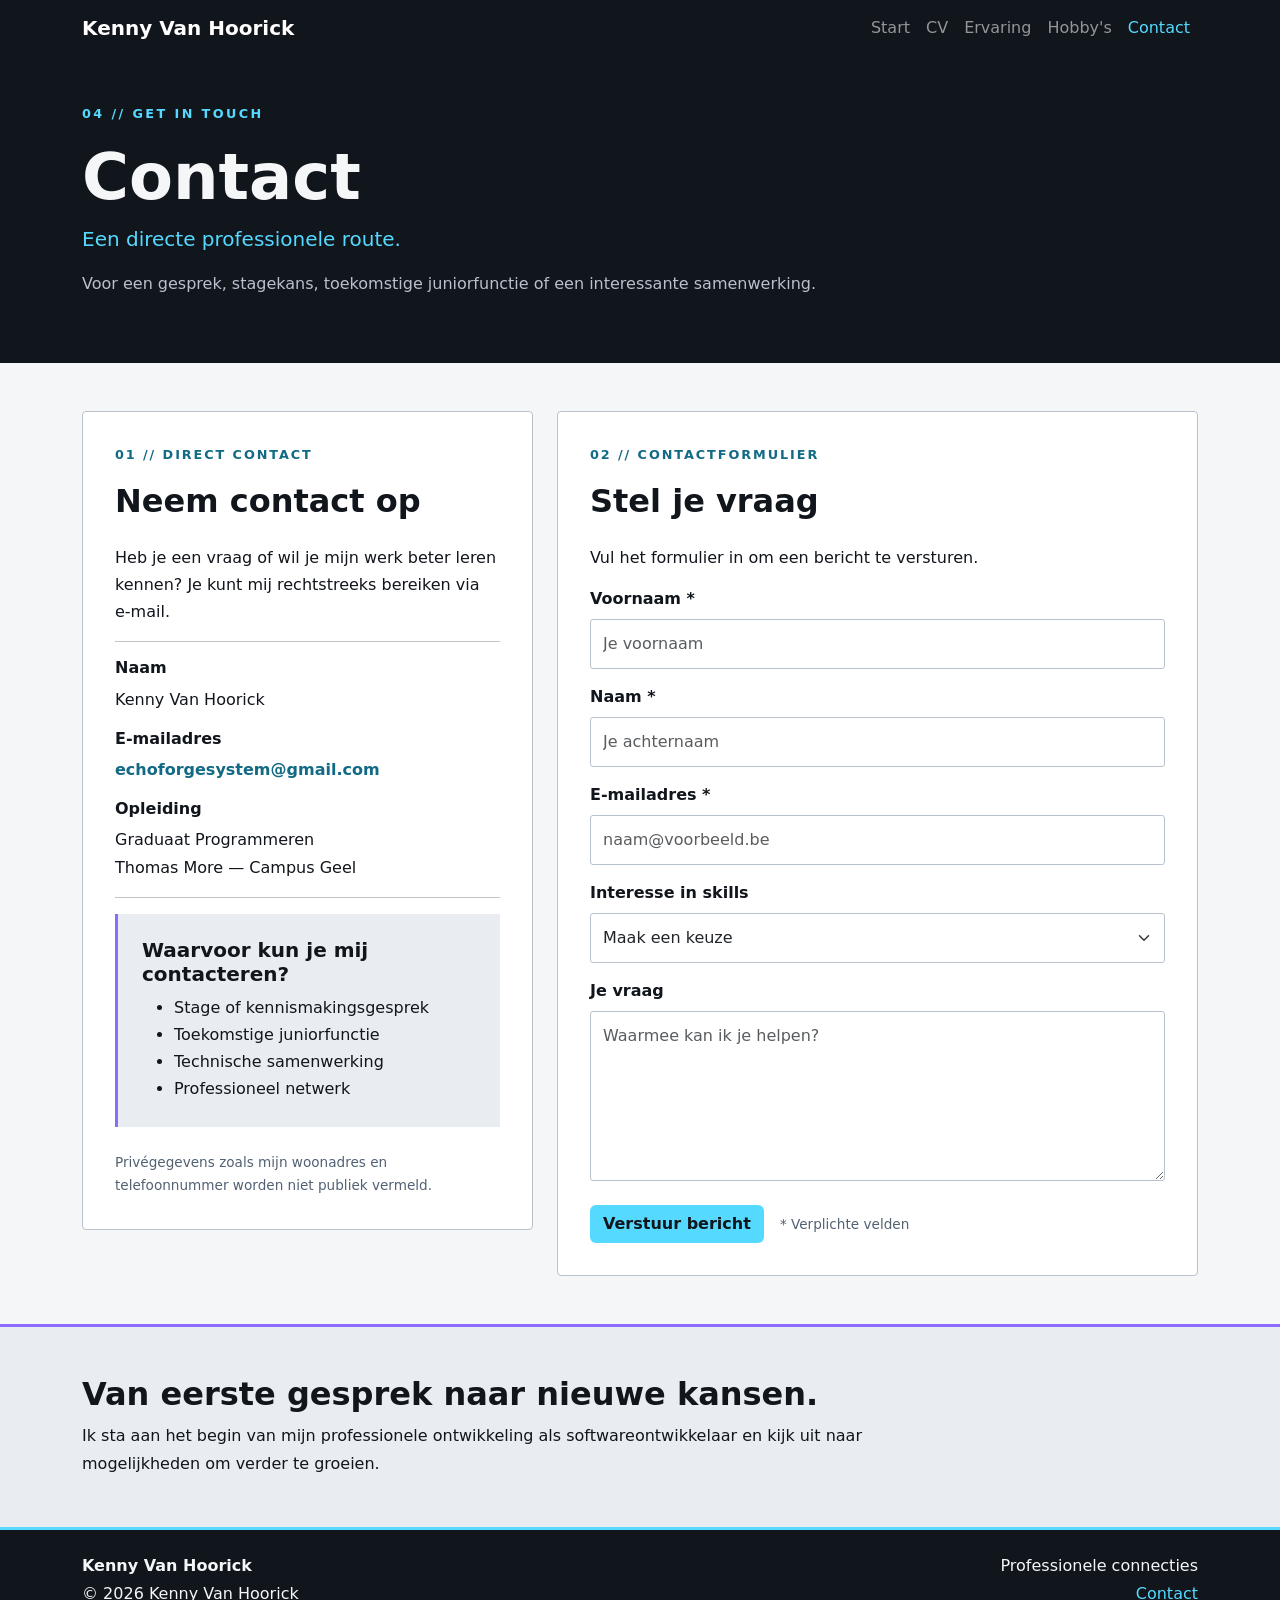
==== project2/contact.html @ 6ca7ec56 "Build responsive Contact page with validated HTML form" ====
<!DOCTYPE html>
<html lang="nl">

<head>
    <meta charset="UTF-8">
    <meta name="viewport" content="width=device-width, initial-scale=1.0">
    <meta name="description" content="Neem contact op met Kenny Van Hoorick voor een gesprek, stage of samenwerking.">

    <title>Kenny Van Hoorick | Contact</title>

    <link href="https://cdn.jsdelivr.net/npm/bootstrap@5.3.3/dist/css/bootstrap.min.css" rel="stylesheet">
    <link rel="stylesheet" href="css/style.css">
</head>

<body>

    <!-- NAVIGATION -->
    <header>
        <nav class="navbar navbar-expand-lg bg-dark" data-bs-theme="dark">
            <div class="container">

                <a class="navbar-brand" href="index.html">
                    Kenny Van Hoorick
                </a>

                <button class="navbar-toggler" type="button" data-bs-toggle="collapse" data-bs-target="#portfolioNav"
                    aria-controls="portfolioNav" aria-expanded="false" aria-label="Navigatie openen">
                    <span class="navbar-toggler-icon"></span>
                </button>

                <div class="collapse navbar-collapse" id="portfolioNav">
                    <ul class="navbar-nav ms-auto">

                        <li class="nav-item">
                            <a class="nav-link" href="index.html">Start</a>
                        </li>

                        <li class="nav-item">
                            <a class="nav-link" href="cv.html">CV</a>
                        </li>

                        <li class="nav-item">
                            <a class="nav-link" href="ervaring.html">Ervaring</a>
                        </li>

                        <li class="nav-item">
                            <a class="nav-link" href="hobby.html">Hobby's</a>
                        </li>

                        <li class="nav-item">
                            <a class="nav-link active" aria-current="page" href="contact.html">Contact</a>
                        </li>

                    </ul>
                </div>
            </div>
        </nav>
    </header>

    <main>

        <!-- INTRODUCTION -->
        <section class="contact-intro py-5">
            <div class="container">
                <p class="hero-label">04 // GET IN TOUCH</p>

                <h1>Contact</h1>

                <p class="lead">
                    Een directe professionele route.
                </p>

                <p class="contact-intro-text">
                    Voor een gesprek, stagekans,
                    toekomstige juniorfunctie of
                    een interessante samenwerking.
                </p>
            </div>
        </section>

        <!-- CONTACT CONTENT -->
        <section class="contact-content py-5">
            <div class="container">

                <div class="row g-4 align-items-start">

                    <!-- DIRECT CONTACT -->
                    <div class="col-12 col-lg-5">

                        <article class="contact-panel h-100">
                            <p class="section-label">
                                01 // DIRECT CONTACT
                            </p>

                            <h2>Neem contact op</h2>

                            <p>
                                Heb je een vraag of wil je mijn
                                werk beter leren kennen?
                                Je kunt mij rechtstreeks bereiken
                                via e-mail.
                            </p>

                            <hr>

                            <h3 class="h6">Naam</h3>
                            <p>Kenny Van Hoorick</p>

                            <h3 class="h6">E-mailadres</h3>
                            <p>
                                <a href="mailto:echoforgesystem@gmail.com" class="contact-link">
                                    echoforgesystem@gmail.com
                                </a>
                            </p>

                            <h3 class="h6">Opleiding</h3>
                            <p>
                                Graduaat Programmeren<br>
                                Thomas More — Campus Geel
                            </p>

                            <hr>

                            <div class="contact-availability">
                                <h3 class="h5">
                                    Waarvoor kun je mij contacteren?
                                </h3>

                                <ul class="mb-0">
                                    <li>Stage of kennismakingsgesprek</li>
                                    <li>Toekomstige juniorfunctie</li>
                                    <li>Technische samenwerking</li>
                                    <li>Professioneel netwerk</li>
                                </ul>
                            </div>

                            <p class="contact-privacy mt-4 mb-0">
                                Privégegevens zoals mijn woonadres
                                en telefoonnummer worden niet
                                publiek vermeld.
                            </p>
                        </article>

                    </div>

                    <!-- CONTACT FORM -->
                    <div class="col-12 col-lg-7">

                        <article class="contact-panel">

                            <p class="section-label">
                                02 // CONTACTFORMULIER
                            </p>

                            <h2>Stel je vraag</h2>

                            <p>
                                Vul het formulier in om een
                                bericht te versturen.
                            </p>

                            <form action="https://tm-statweb.be/forms.php" method="post">

                                <!-- FIRST NAME -->
                                <div class="mb-3">
                                    <label for="voornaam" class="form-label">
                                        Voornaam *
                                    </label>

                                    <input type="text" class="form-control" id="voornaam" name="voornaam"
                                        placeholder="Je voornaam" autocomplete="given-name" required>
                                </div>

                                <!-- LAST NAME -->
                                <div class="mb-3">
                                    <label for="naam" class="form-label">
                                        Naam *
                                    </label>

                                    <input type="text" class="form-control" id="naam" name="naam"
                                        placeholder="Je achternaam" autocomplete="family-name" required>
                                </div>

                                <!-- EMAIL -->
                                <div class="mb-3">
                                    <label for="email" class="form-label">
                                        E-mailadres *
                                    </label>

                                    <input type="email" class="form-control" id="email" name="email"
                                        placeholder="naam@voorbeeld.be" autocomplete="email" required>
                                </div>

                                <!-- SKILLS SELECT -->
                                <div class="mb-3">
                                    <label for="interesse" class="form-label">
                                        Interesse in skills
                                    </label>

                                    <select class="form-select" id="interesse" name="interesse">

                                        <option value="" selected>
                                            Maak een keuze
                                        </option>

                                        <option value="html-css">
                                            HTML & CSS
                                        </option>

                                        <option value="javascript">
                                            JavaScript
                                        </option>

                                        <option value="bootstrap">
                                            Bootstrap & Responsive Design
                                        </option>

                                        <option value="godot">
                                            Godot & GDScript
                                        </option>

                                        <option value="git">
                                            Git & Development Workflow
                                        </option>

                                        <option value="algemeen">
                                            Algemeen / Andere interesse
                                        </option>

                                    </select>
                                </div>

                                <!-- QUESTION -->
                                <div class="mb-4">
                                    <label for="vraag" class="form-label">
                                        Je vraag
                                    </label>

                                    <textarea class="form-control" id="vraag" name="vraag" rows="6"
                                        placeholder="Waarmee kan ik je helpen?"></textarea>
                                </div>

                                <!-- SUBMIT -->
                                <div class="d-flex flex-wrap gap-3 align-items-center">

                                    <button type="submit" class="btn btn-forge">
                                        Verstuur bericht
                                    </button>

                                    <span class="form-note">
                                        * Verplichte velden
                                    </span>

                                </div>

                            </form>

                        </article>

                    </div>

                </div>
            </div>
        </section>

        <!-- CLOSING SECTION -->
        <section class="contact-closing py-5">
            <div class="container">
                <h2>Van eerste gesprek naar nieuwe kansen.</h2>

                <p class="mb-0">
                    Ik sta aan het begin van mijn professionele
                    ontwikkeling als softwareontwikkelaar
                    en kijk uit naar mogelijkheden om
                    verder te groeien.
                </p>
            </div>
        </section>

    </main>

    <!-- FOOTER -->
    <footer class="site-footer py-4">
        <div class="container">
            <div class="row align-items-center g-3">

                <div class="col-12 col-md-6">
                    <p class="mb-1 fw-bold">Kenny Van Hoorick</p>
                    <p class="mb-0">
                        &copy; 2026 Kenny Van Hoorick
                    </p>
                </div>

                <div class="col-12 col-md-6 text-md-end">
                    <p class="mb-1">
                        Professionele connecties
                    </p>

                    <a href="contact.html" class="footer-link">
                        Contact
                    </a>
                </div>

            </div>
        </div>
    </footer>

    <script src="https://cdn.jsdelivr.net/npm/bootstrap@5.3.3/dist/js/bootstrap.bundle.min.js"></script>

</body>

</html>
---- project2/css/style.css ----
/* =========================================
   PROJECT 02 - PORTFOLIO
   Hybrid // Controlled Forge
   ========================================= */

:root {
    --forge-graphite: #11151C;
    --silver-white: #F4F6F8;
    --steel-silver: #B9C1CC;
    --ice-signal: #55D9FF;
    --forge-violet: #8B6CFF;
    --forge-ember: #FF6A3D;
}

/* General page styling */

body {
    background-color: var(--silver-white);
    color: var(--forge-graphite);
}

/* Navigation */

.navbar {
    background-color: var(--forge-graphite) !important;
}

.navbar-brand {
    font-weight: 700;
}

.navbar .nav-link:hover,
.navbar .nav-link:focus-visible {
    color: var(--ice-signal);
}

.navbar .nav-link.active {
    color: var(--ice-signal);
}

/* Homepage hero */

.hero-section {
    background-color: var(--forge-graphite);
    color: var(--silver-white);
    padding: 5rem 0;
}

.hero-label {
    color: var(--ice-signal);
    font-size: 0.8rem;
    font-weight: 700;
    letter-spacing: 0.15rem;
}

.hero-section h1 {
    font-size: clamp(2.5rem, 5vw, 4.5rem);
    font-weight: 700;
}

.hero-section h2 {
    color: var(--ice-signal);
    font-size: 1.4rem;
    margin-bottom: 1.5rem;
}

.hero-description {
    max-width: 600px;
    line-height: 1.8;
    color: var(--steel-silver);
}

.hero-actions {
    display: flex;
    flex-wrap: wrap;
    gap: 1rem;
    margin-top: 2rem;
}

.btn-forge {
    background-color: var(--ice-signal);
    color: var(--forge-graphite);
    font-weight: 600;
}

.btn-forge:hover {
    background-color: var(--forge-violet);
    color: white;
}

.hero-portrait {
    width: 100%;
    max-height: 450px;
    object-fit: contain;
}

/* Responsive hero refinements */

@media (max-width: 767.98px) {
    .hero-section {
        padding: 3rem 0;
    }

    .hero-portrait {
        max-width: 320px;
        display: block;
        margin: 0 auto;
    }
}

/* About section */

.about-section {
    background-color: var(--silver-white);
}

.section-label {
    color: #126A85;
    font-size: 0.8rem;
    font-weight: 700;
    letter-spacing: 0.12rem;
}

/* Featured projects */

.projects-section {
    background-color: #E9EDF2;
}

.projects-section .card {
    border: 1px solid var(--steel-silver);
    border-radius: 4px;
    overflow: hidden;
    transition: transform 0.2s ease;
}

.projects-section .card:hover {
    transform: translateY(-4px);
}

.projects-section .card-img-top {
    height: 190px;
    object-fit: cover;
}

.projects-section .card-body {
    padding: 1.5rem;
}

.projects-section .card h3 {
    font-weight: 700;
}

/* Footer */

.site-footer {
    background-color: var(--forge-graphite);
    color: var(--silver-white);
    border-top: 3px solid var(--ice-signal);
}

.footer-link {
    color: var(--ice-signal);
    text-decoration: none;
}

.footer-link:hover,
.footer-link:focus-visible {
    color: var(--forge-violet);
    text-decoration: underline;
}

/* =========================================
   CV PAGE - HYBRID // CONTROLLED FORGE
   ========================================= */

.cv-intro {
    background-color: var(--forge-graphite);
    color: var(--silver-white);
}

.cv-intro h1 {
    font-size: clamp(2.5rem, 5vw, 4rem);
    font-weight: 700;
}

.cv-intro .lead {
    color: var(--ice-signal);
}

.cv-content {
    background-color: var(--silver-white);
}

.cv-panel {
    background-color: #FFFFFF;
    border: 1px solid var(--steel-silver);
    border-radius: 4px;
    padding: 2rem;
    height: auto;
}

.cv-panel h2 {
    font-weight: 700;
    margin-bottom: 1.25rem;
}

.cv-panel h3 {
    font-weight: 600;
}

.cv-panel p {
    line-height: 1.7;
}

.cv-meta {
    color: #526174;
    font-size: 0.9rem;
}

.cv-portrait {
    width: 100%;
    max-width: 280px;
    height: auto;
    border-radius: 4px;
}

.cv-tags {
    display: flex;
    flex-wrap: wrap;
    gap: 0.5rem;
}

.cv-tags span {
    background-color: #E9EDF2;
    color: var(--forge-graphite);
    padding: 0.4rem 0.7rem;
    border-radius: 3px;
    font-size: 0.85rem;
    font-weight: 600;
}

/* Career timeline */

.cv-career {
    background-color: #E9EDF2;
}

.cv-career h2 {
    font-weight: 700;
}

.career-step {
    background-color: var(--forge-graphite);
    color: var(--silver-white);
    padding: 1.25rem;
    border-top: 3px solid var(--forge-violet);
    font-weight: 600;
    height: 100%;
}

/* Skills carousel */

.cv-skills {
    background-color: var(--silver-white);
}

.cv-skills h2 {
    font-weight: 700;
}

.skills-swiper {
    padding: 1rem 0 3.5rem;
}

.skill-card {
    background-color: #FFFFFF;
    border: 1px solid var(--steel-silver);
    border-radius: 4px;
    padding: 2rem 1rem;
    min-height: 190px;
    text-align: center;
}

.skill-card img {
    width: 80px;
    height: 80px;
    object-fit: contain;
    display: block;
    margin: 0 auto 1.5rem;
}

.skill-card h3 {
    font-size: 1rem;
    font-weight: 700;
    margin-bottom: 0;
}

.skills-swiper .swiper-pagination-bullet-active {
    background-color: var(--forge-violet);
}

/* Mobile adjustments */

@media (max-width: 767.98px) {

    .cv-panel {
        padding: 1.5rem;
    }

    .cv-intro {
        padding: 3rem 0;
    }

    .career-step {
        padding: 1rem 0.5rem;
        font-size: 0.85rem;
    }

}

/* =========================================
   EXPERIENCE PAGE
   Hybrid // Controlled Forge
   ========================================= */

/* Introduction */

.experience-intro {
    background-color: var(--forge-graphite);
    color: var(--silver-white);
}

.experience-intro h1 {
    font-size: clamp(2.5rem, 5vw, 4rem);
    font-weight: 700;
}

.experience-intro .lead {
    color: var(--ice-signal);
}

.experience-intro-text {
    color: var(--steel-silver);
    max-width: 750px;
    line-height: 1.8;
}

/* Projects */

.experience-project {
    background-color: var(--silver-white);
}

.experience-project h2 {
    font-weight: 700;
    font-size: clamp(2rem, 4vw, 3rem);
}

.project-status {
    color: #526174;
    font-size: 0.9rem;
    font-weight: 600;
}

.experience-panel {
    background-color: #FFFFFF;
    border: 1px solid var(--steel-silver);
    border-radius: 4px;
    padding: 2rem;
}

.experience-panel h3 {
    font-size: 1.2rem;
    font-weight: 700;
    margin-top: 1.5rem;
    margin-bottom: 0.75rem;
}

.experience-panel h3:first-child {
    margin-top: 0;
}

.experience-panel p,
.experience-panel li {
    line-height: 1.7;
}

.project-disclaimer {
    margin-top: 1.5rem;
    padding-top: 1rem;
    border-top: 1px solid var(--steel-silver);
    font-size: 0.85rem;
    color: #526174;
}

/* Project images */

.project-figure {
    margin-bottom: 0;
    background-color: #FFFFFF;
    border: 1px solid var(--steel-silver);
    border-radius: 4px;
    overflow: hidden;
}

.project-figure img {
    display: block;
    width: 100%;
    height: auto;
}

.project-figure figcaption {
    padding: 0.75rem 1rem;
    font-size: 0.8rem;
    color: #526174;
}

/* Dark Signalbound section */

.experience-project-dark {
    background-color: var(--forge-graphite);
    color: var(--silver-white);
}

.experience-project-dark .project-status {
    color: var(--steel-silver);
}

.experience-project-dark .experience-panel {
    background-color: #1B222D;
    color: var(--silver-white);
    border-color: #394454;
}

.experience-project-dark .project-disclaimer {
    color: var(--steel-silver);
    border-color: #394454;
}

.experience-project-dark .project-figure {
    background-color: #1B222D;
    border-color: #394454;
}

.experience-project-dark figcaption {
    color: var(--steel-silver);
}

/* Final contact section */

.experience-cta {
    background-color: #E9EDF2;
    border-top: 3px solid var(--forge-violet);
}

.experience-cta h2 {
    font-weight: 700;
}

/* Responsive adjustments */

@media (max-width: 767.98px) {
    .experience-panel {
        padding: 1.5rem;
    }

    .experience-project {
        padding-top: 3rem;
        padding-bottom: 3rem;
    }
}

/* =========================================
   HOBBIES PAGE
   Hybrid // Controlled Forge
   ========================================= */

/* Introduction */

.hobby-intro {
    background-color: var(--forge-graphite);
    color: var(--silver-white);
}

.hobby-intro h1 {
    font-size: clamp(2.5rem, 5vw, 4rem);
    font-weight: 700;
}

.hobby-intro .lead {
    color: var(--ice-signal);
}

.hobby-intro-text {
    max-width: 750px;
    line-height: 1.8;
    color: var(--steel-silver);
}

/* Carousel gallery */

.hobby-gallery {
    background-color: var(--silver-white);
}

.hobby-gallery h2,
.hobby-interests h2 {
    font-weight: 700;
}

.hobby-carousel {
    background-color: var(--forge-graphite);
    border: 1px solid var(--steel-silver);
    border-radius: 4px;
    overflow: hidden;
}

.hobby-carousel .carousel-item img {
    height: 500px;
    width: 100%;
    object-fit: contain;
    background-color: var(--forge-graphite);
}

.hobby-carousel .carousel-caption {
    position: static;
    display: block;
    background-color: #1B222D;
    color: var(--silver-white);
    padding: 1.25rem 4rem 2.75rem;
    text-align: center;
}

.hobby-carousel .carousel-caption h3 {
    font-size: 1.2rem;
    font-weight: 700;
    color: var(--ice-signal);
}

.hobby-carousel .carousel-caption p {
    margin-bottom: 0;
}

.hobby-carousel .carousel-indicators {
    margin-bottom: 0.75rem;
}

.hobby-carousel .carousel-control-prev,
.hobby-carousel .carousel-control-next {
    height: 500px;
}

/* Interest cards */

.hobby-interests {
    background-color: #E9EDF2;
}

.hobby-card {
    background-color: #FFFFFF;
    border: 1px solid var(--steel-silver);
    border-radius: 4px;
    padding: 2rem;
}

.hobby-card h3 {
    font-weight: 700;
    margin-bottom: 1.25rem;
}

.hobby-card p {
    line-height: 1.7;
}

.hobby-card-image {
    width: 100%;
    max-height: 240px;
    object-fit: cover;
    border-radius: 3px;
    margin-bottom: 1.5rem;
}

.hobby-tags {
    display: flex;
    flex-wrap: wrap;
    gap: 0.5rem;
}

.hobby-tags span {
    background-color: #E9EDF2;
    color: var(--forge-graphite);
    border-radius: 3px;
    padding: 0.4rem 0.7rem;
    font-size: 0.85rem;
    font-weight: 600;
}

/* Final CTA */

.hobby-cta {
    background-color: var(--forge-graphite);
    color: var(--silver-white);
    border-top: 3px solid var(--forge-violet);
}

.hobby-cta h2 {
    font-weight: 700;
}

.hobby-cta p {
    color: var(--steel-silver);
}

/* Mobile adjustments */

@media (max-width: 767.98px) {

    .hobby-carousel .carousel-item img {
        height: 260px;
    }

    .hobby-carousel .carousel-control-prev,
    .hobby-carousel .carousel-control-next {
        height: 260px;
    }

    .hobby-carousel .carousel-caption {
        padding: 1.25rem 2.5rem 2.75rem;
    }

    .hobby-card {
        padding: 1.5rem;
    }
}

@media (prefers-reduced-motion: reduce) {

    .hobby-carousel .carousel-item {
        transition: none;
    }
}

/* =========================================
   CONTACT PAGE
   Hybrid // Controlled Forge
   ========================================= */

/* Introduction */

.contact-intro {
    background-color: var(--forge-graphite);
    color: var(--silver-white);
}

.contact-intro h1 {
    font-size: clamp(2.5rem, 5vw, 4rem);
    font-weight: 700;
}

.contact-intro .lead {
    color: var(--ice-signal);
}

.contact-intro-text {
    color: var(--steel-silver);
    line-height: 1.8;
    max-width: 750px;
}

/* Contact panels */

.contact-content {
    background-color: var(--silver-white);
}

.contact-panel {
    background-color: #FFFFFF;
    border: 1px solid var(--steel-silver);
    border-radius: 4px;
    padding: 2rem;
    overflow-wrap: anywhere;
}

.contact-panel h2 {
    font-weight: 700;
    margin-bottom: 1.5rem;
}

.contact-panel h3 {
    font-weight: 700;
}

.contact-panel p,
.contact-panel li {
    line-height: 1.7;
}

.contact-link {
    color: #126A85;
    text-decoration: none;
    font-weight: 600;
}

.contact-link:hover,
.contact-link:focus-visible {
    color: #6848D6;
    text-decoration: underline;
}

/* Availability */

.contact-availability {
    background-color: #E9EDF2;
    padding: 1.5rem;
    border-left: 3px solid var(--forge-violet);
}

.contact-privacy {
    color: #526174;
    font-size: 0.85rem;
}

/* Contact form */

.contact-panel .form-label {
    font-weight: 600;
}

.contact-panel .form-control,
.contact-panel .form-select {
    border: 1px solid var(--steel-silver);
    border-radius: 3px;
    padding: 0.75rem;
}

.contact-panel .form-control:focus,
.contact-panel .form-select:focus {
    border-color: #126A85;
    box-shadow: 0 0 0 0.2rem rgba(85, 217, 255, 0.25);
}

.contact-panel textarea {
    resize: vertical;
    min-height: 150px;
}

.form-note {
    font-size: 0.85rem;
    color: #526174;
}

/* Closing section */

.contact-closing {
    background-color: #E9EDF2;
    border-top: 3px solid var(--forge-violet);
}

.contact-closing h2 {
    font-weight: 700;
}

.contact-closing p {
    max-width: 850px;
    line-height: 1.8;
}

/* Mobile */

@media (max-width: 767.98px) {

    .contact-panel {
        padding: 1.5rem;
    }

    .contact-availability {
        padding: 1rem;
    }

}
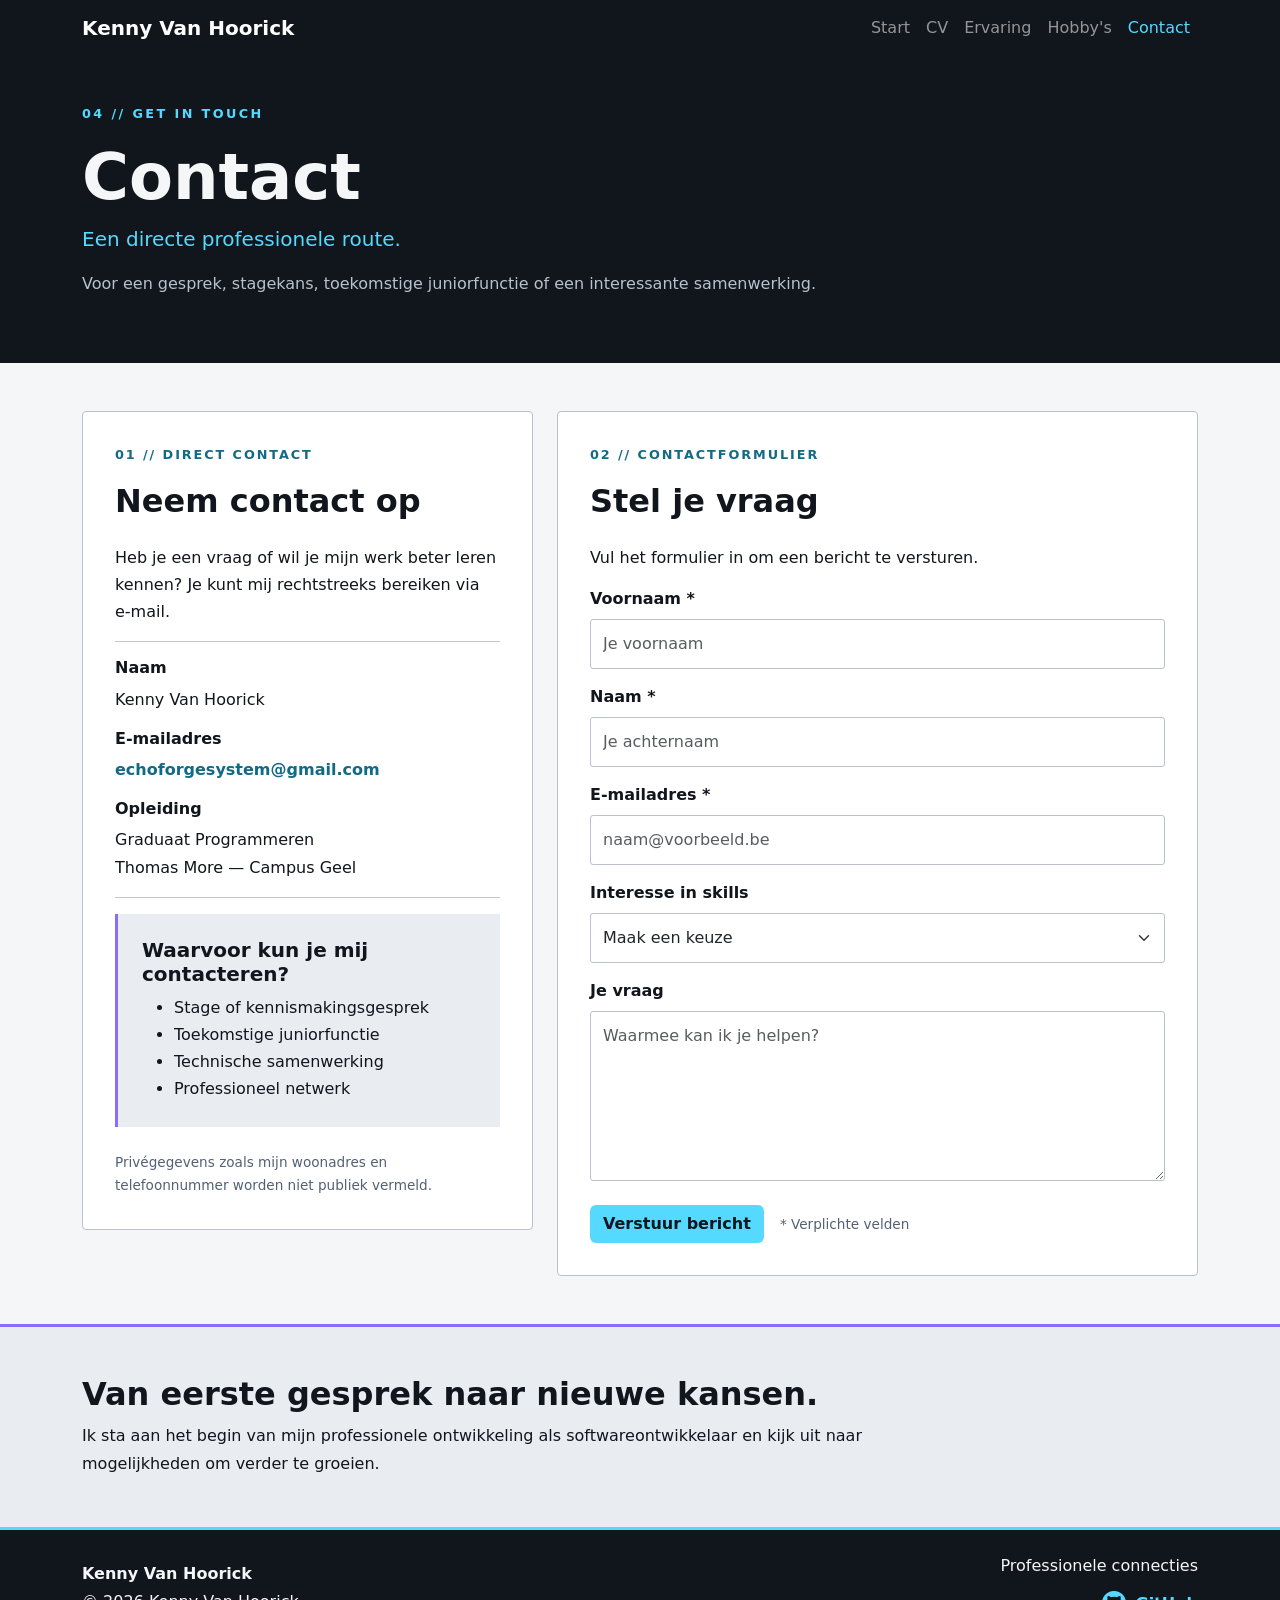
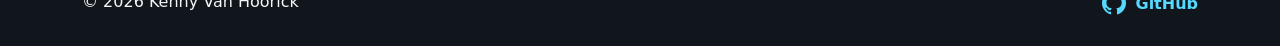
==== commit 8847cf1a: "Add GitHub footer links and finalize CV languages" ====
--- a/project2/contact.html
+++ b/project2/contact.html
@@ -10,6 +10,7 @@
 
     <link href="https://cdn.jsdelivr.net/npm/bootstrap@5.3.3/dist/css/bootstrap.min.css" rel="stylesheet">
     <link rel="stylesheet" href="css/style.css">
+    <link rel="stylesheet" href="https://cdn.jsdelivr.net/npm/bootstrap-icons@1.11.3/font/bootstrap-icons.min.css">
 </head>
 
 <body>
@@ -292,12 +293,12 @@
                 </div>
 
                 <div class="col-12 col-md-6 text-md-end">
-                    <p class="mb-1">
-                        Professionele connecties
-                    </p>
-
-                    <a href="contact.html" class="footer-link">
-                        Contact
+                    <p class="mb-2">Professionele connecties</p>
+
+                    <a href="https://github.com/resonantia-dev" class="footer-social-link" target="_blank"
+                        rel="noopener noreferrer" aria-label="GitHub profiel van Kenny Van Hoorick">
+                        <i class="bi bi-github" aria-hidden="true"></i>
+                        <span>GitHub</span>
                     </a>
                 </div>
 
--- a/project2/css/style.css
+++ b/project2/css/style.css
@@ -778,4 +778,25 @@
         padding: 1rem;
     }
 
+}
+
+/* Footer social link */
+
+.footer-social-link {
+    display: inline-flex;
+    align-items: center;
+    gap: 0.6rem;
+    color: var(--ice-signal);
+    text-decoration: none;
+    font-weight: 600;
+}
+
+.footer-social-link i {
+    font-size: 1.5rem;
+}
+
+.footer-social-link:hover,
+.footer-social-link:focus-visible {
+    color: var(--forge-violet);
+    text-decoration: underline;
 }
